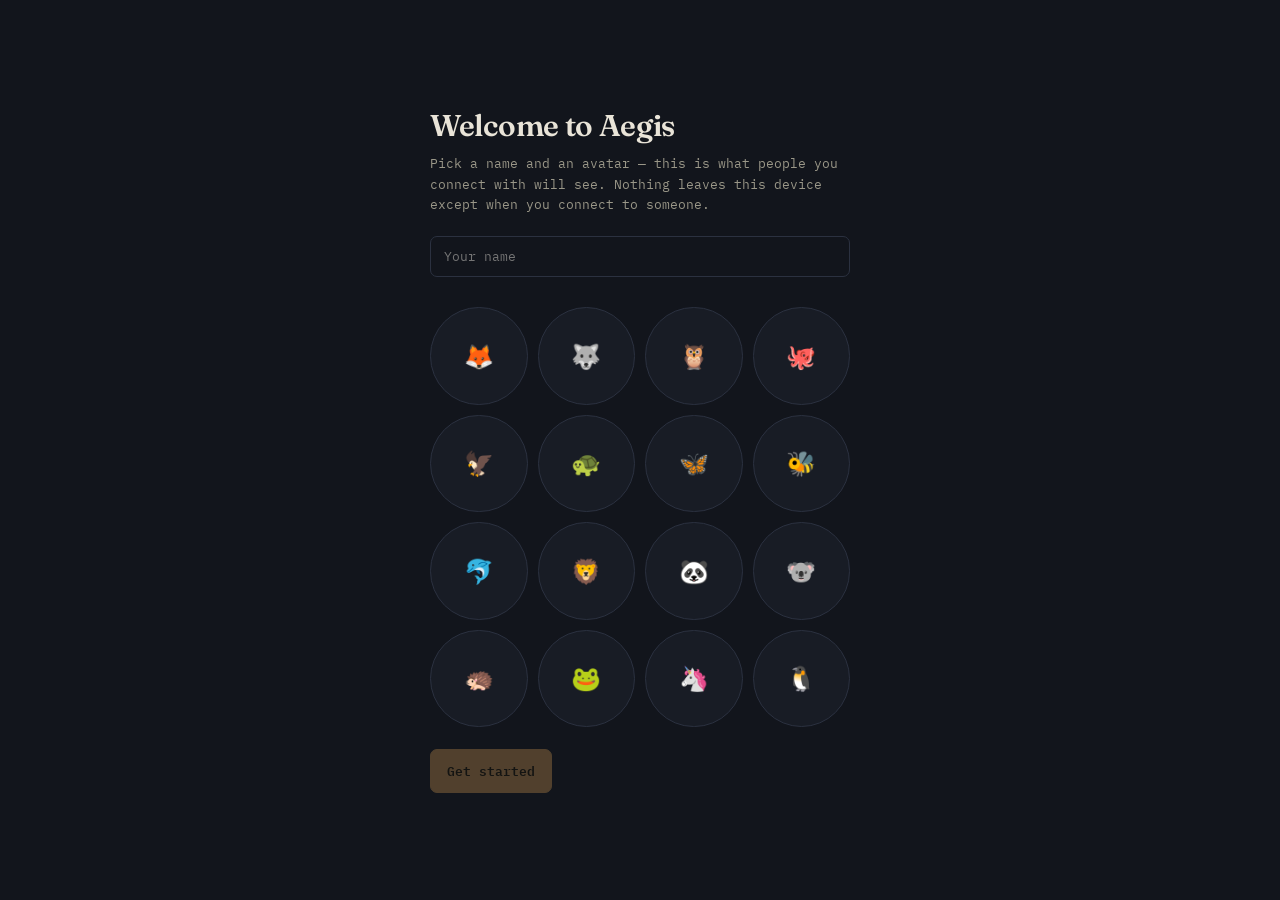
==== index.html @ 46f0b066 "Add first-run login screen for name + emoji avatar New visitors (and anyone after Reset) now land on" ====
<!DOCTYPE html>
<html lang="en">
<head>
<meta charset="UTF-8">
<meta name="viewport" content="width=device-width, initial-scale=1.0, viewport-fit=cover">
<title>Aegis — direct, encrypted, no server</title>
<link rel="manifest" href="manifest.json">
<meta name="theme-color" content="#12151C">
<link rel="icon" href="icon-192.png">
<link rel="apple-touch-icon" href="icon-192.png">
<meta name="mobile-web-app-capable" content="yes">
<meta name="apple-mobile-web-app-capable" content="yes">
<meta name="apple-mobile-web-app-status-bar-style" content="black-translucent">
<meta name="apple-mobile-web-app-title" content="Aegis">
<link rel="preconnect" href="https://fonts.googleapis.com">
<link href="https://fonts.googleapis.com/css2?family=Fraunces:opsz,wght@9..144,500;9..144,600&family=IBM+Plex+Mono:wght@400;500;600&display=swap" rel="stylesheet">
<link rel="stylesheet" href="css/style.css?v=3">
</head>
<body>
<div class="wrap">

  <!-- LOGIN / PROFILE SETUP (shown on first visit, after Reset, or when editing your profile) -->
  <div class="login-screen" id="loginScreen" style="display:none">
    <div class="login-card">
      <h2 id="loginTitle">Welcome to Aegis</h2>
      <p class="login-sub" id="loginSub">Pick a name and an avatar — this is what people you connect with will see. Nothing leaves this device except when you connect to someone.</p>
      <input type="text" id="loginName" class="name-input" placeholder="Your name" maxlength="40" autocomplete="off">
      <div class="avatar-grid" id="avatarGrid"></div>
      <div class="row">
        <button class="primary" id="btnLoginContinue" disabled>Get started</button>
        <button id="btnLoginCancel" style="display:none">Cancel</button>
      </div>
    </div>
  </div>

  <header class="top">
    <button class="reset-link" id="btnClearEverything">Reset</button>
    <h1>Aegis</h1>
    <p>A direct line between two browsers. No account, no server relaying your messages, no third party holding a key. Connection details and encryption keys pass hand-to-hand — you copy them to the other person yourself.</p>
    <div class="badge-row">
      <span class="badge">Peer to peer</span>
      <span class="badge">ECDH · AES-256-GCM</span>
      <span class="badge">Nothing stored</span>
    </div>
  </header>

  <!-- VOICE CALL (visible on top of any screen — home or chat) -->
  <div class="call-bar" id="callBar" style="display:none">
    <audio id="remoteAudio" autoplay playsinline></audio>
    <div class="call-status" id="callStatus">Calling…</div>
    <div class="call-row" id="callIncoming" style="display:none">
      <button class="primary" id="btnAccept">Accept</button>
      <button id="btnDecline">Decline</button>
    </div>
    <div class="call-row" id="callControls" style="display:none">
      <button id="btnMute">Mute</button>
      <button id="btnHangup" class="danger">End call</button>
    </div>
    <div class="call-row" id="callCalling" style="display:none">
      <button id="btnCancelCall">Cancel</button>
    </div>
  </div>

  <!-- CONTACTS HOME -->
  <div class="contacts-panel" id="contactsPanel" style="display:none">
    <div class="you-row">
      <span class="you-id"><span class="you-avatar" id="youAvatar">🙂</span>You are <strong id="youName">—</strong></span>
      <button id="btnEditYouName">Edit</button>
    </div>
    <div class="panel-section-label">Lines</div>
    <div class="contacts-list" id="contactsList"></div>
    <button class="primary" id="btnNewLine">+ Start a new line</button>
  </div>

  <!-- STEP 1 -->
  <div class="step" id="step1" style="display:none">
    <div class="step-head">
      <div class="step-num">1</div>
      <div>
        <div class="step-title">Choose who starts</div>
        <div class="step-sub">One of you opens the line, the other joins it. Doesn't matter who. Your name below is shared with them automatically when you connect — no need to type theirs.</div>
      </div>
    </div>
    <div class="step-body">
      <button id="btnBackToContacts" class="back-link">← Back to contacts</button>
      <input type="text" id="lineName" class="name-input" placeholder="Your name (e.g. Alex)" maxlength="40">
      <div class="role-pick">
        <button class="primary" id="btnHost">I'll start the line</button>
        <button id="btnJoin">I'm joining a line</button>
      </div>
      <label class="relay-toggle">
        <input type="checkbox" id="useRelay">
        Connect automatically with a short code, instead of copy-paste (uses a small relay server)
      </label>
    </div>
  </div>

  <!-- STEP 2: HOST -->
  <div class="step" id="step2host" style="display:none">
    <div class="step-head">
      <div class="step-num">2</div>
      <div>
        <div class="step-title">Send this to the other person</div>
        <div class="step-sub">Contains your connection info and your public key. Safe to send in plain text — it can't be used to decrypt anything by itself.</div>
      </div>
    </div>
    <div class="step-body">
      <button id="btnCreateOffer">Generate invite</button>
      <textarea id="offerOut" readonly placeholder="Your invite will appear here…"></textarea>
      <div class="row">
        <button id="copyOffer" disabled>Copy invite</button>
        <span class="status-line" id="offerStatus"><span class="dot"></span>waiting</span>
      </div>
    </div>
  </div>

  <!-- STEP 3: HOST -->
  <div class="step" id="step3host" style="display:none">
    <div class="step-head">
      <div class="step-num">3</div>
      <div>
        <div class="step-title">Paste their reply</div>
        <div class="step-sub">Once they send back their reply blob, paste it here.</div>
      </div>
    </div>
    <div class="step-body">
      <textarea id="answerIn" placeholder="Paste their reply here…"></textarea>
      <div class="row">
        <button class="primary" id="btnAcceptAnswer">Connect</button>
        <span class="status-line" id="connectStatusHost"><span class="dot"></span>not connected</span>
      </div>
    </div>
  </div>

  <!-- STEP 2: JOIN -->
  <div class="step" id="step2join" style="display:none">
    <div class="step-head">
      <div class="step-num">2</div>
      <div>
        <div class="step-title">Paste their invite</div>
        <div class="step-sub">Paste the blob the other person sent you.</div>
      </div>
    </div>
    <div class="step-body">
      <textarea id="offerIn" placeholder="Paste their invite here…"></textarea>
      <div class="row">
        <button class="primary" id="btnCreateAnswer">Generate reply</button>
      </div>
    </div>
  </div>

  <!-- STEP 3: JOIN -->
  <div class="step" id="step3join" style="display:none">
    <div class="step-head">
      <div class="step-num">3</div>
      <div>
        <div class="step-title">Send this back</div>
        <div class="step-sub">Send this reply to them. Once they accept it, the line connects.</div>
      </div>
    </div>
    <div class="step-body">
      <textarea id="answerOut" readonly placeholder="Your reply will appear here…"></textarea>
      <div class="row">
        <button id="copyAnswer" disabled>Copy reply</button>
        <span class="status-line" id="connectStatusJoin"><span class="dot"></span>waiting for them to connect</span>
      </div>
    </div>
  </div>

  <!-- STEP 2: HOST via RELAY -->
  <div class="step" id="step2hostRelay" style="display:none">
    <div class="step-head">
      <div class="step-num">2</div>
      <div>
        <div class="step-title">Share this code</div>
        <div class="step-sub">Tell them this code (out loud, text, however) and have them enter it on their end. It connects automatically once they do.</div>
      </div>
    </div>
    <div class="step-body">
      <button id="btnRelayHostStart">Get a code</button>
      <div class="relay-code" id="relayHostCode">— — — — — —</div>
      <div class="row">
        <button id="btnCopyRelayCode" disabled>Copy code</button>
      </div>
      <div class="status-line" id="relayHostStatus"><span class="dot"></span>not started</div>
    </div>
  </div>

  <!-- STEP 2: JOIN via RELAY -->
  <div class="step" id="step2joinRelay" style="display:none">
    <div class="step-head">
      <div class="step-num">2</div>
      <div>
        <div class="step-title">Enter their code</div>
        <div class="step-sub">Type in the code the other person shared with you.</div>
      </div>
    </div>
    <div class="step-body">
      <div class="row">
        <input type="text" id="relayJoinCode" class="relay-input" placeholder="CODE" maxlength="8" autocapitalize="characters" autocomplete="off">
        <button id="btnPasteRelayCode">Paste</button>
      </div>
      <div class="row">
        <button class="primary" id="btnRelayJoinConnect">Connect</button>
        <span class="status-line" id="relayJoinStatus"><span class="dot"></span>waiting for a code</span>
      </div>
    </div>
  </div>

  <!-- STEP 4: VERIFY -->
  <div class="step" id="step4" style="display:none">
    <div class="step-head">
      <div class="step-num">4</div>
      <div>
        <div class="step-title">Check the pattern matches</div>
        <div class="step-sub">This grid is generated from your shared key. Read it aloud, or glance at it together — if it matches on both screens, no one is in the middle.</div>
      </div>
    </div>
    <div class="step-body">
      <div class="fingerprint" id="fingerprint"></div>
      <div class="hint" id="fpWords"></div>
    </div>
  </div>

  <!-- RECONNECT (shown automatically when opening a saved contact) -->
  <div class="step" id="reconnectPanel" style="display:none">
    <div class="step-head">
      <div class="step-num">↻</div>
      <div>
        <div class="step-title" id="reconnectStatus">Reconnecting…</div>
        <div class="step-sub">Using your saved identity and room code. This only works if the other person is also back online.</div>
      </div>
    </div>
    <div class="step-body">
      <div class="status-line" id="reconnectStatusLine"><span class="dot"></span>waiting</div>
      <div class="row">
        <button id="btnReconnectCancel">← Back to contacts</button>
        <button id="btnReconnectRetry" style="display:none">Try again</button>
      </div>
    </div>
  </div>

  <div class="chat-header" id="chatHeader" style="display:none">
    <button id="btnBackToContactsChat" class="back-link" title="Back to contacts" aria-label="Back to contacts">←</button>
    <span class="chat-header-avatar" id="chatHeaderAvatar">🙂</span>
    <span class="chat-header-name" id="chatHeaderName">—</span>
    <button id="btnForgetLine" class="forget-link">Forget this line</button>
  </div>

  <div class="row" id="historyBar" style="display:none; margin:0 0 12px;">
    <span class="hint" id="historyCount" style="margin:0;"></span>
    <button id="btnClearHistory">Clear local history</button>
  </div>

  <!-- CHAT -->
  <div class="chat" id="chat">
    <div class="chat-log" id="chatLog"></div>
    <div class="chat-input">
      <input type="file" id="fileInput" style="display:none">
      <button id="btnAttach" disabled title="Send a file" aria-label="Send a file">
        <svg viewBox="0 0 24 24" fill="none" stroke="currentColor" stroke-width="1.8" stroke-linecap="round" stroke-linejoin="round"><path d="M21.44 11.05 12.25 20.24a5.5 5.5 0 0 1-7.78-7.78l9.19-9.19a3.67 3.67 0 0 1 5.19 5.19l-9.2 9.19a1.83 1.83 0 0 1-2.6-2.6l8.49-8.48"/></svg>
      </button>
      <button id="btnCallAudio" disabled title="Voice call" aria-label="Voice call">
        <svg viewBox="0 0 24 24" fill="none" stroke="currentColor" stroke-width="1.8" stroke-linecap="round" stroke-linejoin="round"><path d="M4.5 4h3.5l2 5-2.5 1.5a11 11 0 0 0 5.5 5.5L14.5 13l5 2v3.5a2 2 0 0 1-2.2 2A17.5 17.5 0 0 1 2.5 6.2 2 2 0 0 1 4.5 4Z"/></svg>
      </button>
      <input type="text" id="msgInput" placeholder="Type a message…" disabled>
      <button class="primary" id="btnSend" disabled>Send</button>
    </div>
  </div>

  <footer>
    Keys are generated fresh in your browser and never leave it — only public keys travel in the invite/reply text. Files are sent directly over the same encrypted line, in chunks — they aren't relayed anywhere. Voice calls connect the same way: audio streams directly between your two browsers, encrypted end-to-end by WebRTC itself, with call setup messages passed over the already-encrypted data channel. Local history keeps a note of which files were sent or received, and when calls happened, not the file or call contents themselves, kept separately for each contact. This uses public STUN servers only to help two devices on different networks find each other; no message, key, file, or call data ever passes through them. The optional short-code connect mode uses a small relay server to forward the invite/reply handshake automatically instead of copy-paste, and lets a saved contact reconnect later — it still can't read your messages, but unlike hand-to-hand copy-paste it does briefly see each connection setup, so always check the pattern matches on both screens before trusting a line. Contacts made via manual copy-paste can't reconnect automatically and will need a fresh exchange each time. "Forget this line" permanently deletes that saved identity and history from this device.
  </footer>
</div>

<script src="js/script.js?v=4"></script>
</body>
</html>
---- css/style.css ----
:root{
    --ink:#12151C;
    --panel:#181C25;
    --panel-2:#1F2430;
    --line:#2B3140;
    --brass:#C6924F;
    --brass-dim:#8A6A3E;
    --paper:#E9E4D8;
    --paper-dim:#9A9788;
    --ok:#7FA37A;
    --err:#B8654F;
  }
  *{box-sizing:border-box;}
  html,body{margin:0;padding:0;}
  html{-webkit-text-size-adjust:100%;}
  body{
    background:var(--ink);
    color:var(--paper);
    font-family:'IBM Plex Mono', ui-monospace, monospace;
    min-height:100vh;
    -webkit-font-smoothing:antialiased;
    overflow-x:hidden;
  }
  .wrap{max-width:760px;margin:0 auto;padding:48px 20px 80px;}
  .wrap{
    padding-left:max(20px, env(safe-area-inset-left));
    padding-right:max(20px, env(safe-area-inset-right));
    padding-bottom:max(80px, calc(env(safe-area-inset-bottom) + 24px));
  }
  h1,h2{font-family:'Fraunces', Georgia, serif; font-weight:600; letter-spacing:-0.01em;}
  header.top{margin-bottom:44px; position:relative;}
  .reset-link{
    position:absolute; top:0; right:0;
    background:none; border:none; color:var(--err); font-size:11.5px; padding:6px 4px;
  }
  .reset-link:hover{color:#D68A79;}
  header.top h1{font-size:clamp(28px,5vw,40px); margin:0 0 8px; color:var(--paper);}
  header.top p{color:var(--paper-dim); margin:0; font-size:14px; line-height:1.6; max-width:52ch;}
  .badge-row{display:flex; gap:8px; margin-top:18px; flex-wrap:wrap;}
  .badge{
    border:1px solid var(--line); color:var(--paper-dim); font-size:11px;
    padding:4px 9px; border-radius:100px; letter-spacing:.04em; text-transform:uppercase;
  }

  .step{
    border:1px solid var(--line);
    background:var(--panel);
    border-radius:10px;
    margin-bottom:16px;
    overflow:hidden;
    transition:border-color .2s ease;
  }
  .step.active{border-color:var(--brass-dim);}
  .step.done{display:none;}
  .step-head{
    display:flex; align-items:center; gap:14px;
    padding:16px 20px;
  }
  .step-num{
    font-family:'Fraunces', serif; font-size:15px; font-weight:600;
    width:26px; height:26px; border-radius:50%;
    display:flex; align-items:center; justify-content:center;
    border:1px solid var(--line); color:var(--paper-dim); flex-shrink:0;
  }
  .step.active .step-num{border-color:var(--brass); color:var(--brass);}
  .step.done .step-num{border-color:#3A4736; color:var(--ok); background:rgba(127,163,122,.08);}
  .step-title{font-size:14.5px; color:var(--paper); font-weight:500;}
  .step-sub{font-size:12px; color:var(--paper-dim); margin-top:2px;}
  .step-body{padding:0 20px 20px; display:none;}
  .step.active .step-body, .step.done .step-body{display:block;}

  .role-pick{display:flex; gap:10px; margin-top:6px;}
  .relay-toggle{
    display:flex; align-items:flex-start; gap:8px; margin-top:16px;
    font-size:11.5px; color:var(--paper-dim); line-height:1.5; cursor:pointer;
  }
  .relay-toggle input{margin-top:2px; accent-color:var(--brass); flex-shrink:0;}
  .relay-code{
    font-family:'Fraunces', serif; font-size:32px; font-weight:600; letter-spacing:.12em;
    color:var(--brass); margin:16px 0 10px; text-align:center;
    padding:14px; border:1px dashed var(--line); border-radius:8px; background:var(--ink);
  }
  .relay-input{
    flex:1; min-width:0; background:var(--ink); color:var(--paper); border:1px solid var(--line);
    border-radius:7px; padding:12px; font-family:'Fraunces', serif; font-size:22px;
    letter-spacing:.14em; text-align:center; text-transform:uppercase;
  }

  /* ---------- contacts home ---------- */
  .contacts-panel{margin-bottom:16px;}
  .contacts-list{display:flex; flex-direction:column; gap:8px; margin-bottom:14px;}
  .contact-row{
    display:flex; align-items:center; gap:12px; width:100%; text-align:left;
    border:1px solid var(--line); background:var(--panel); border-radius:10px;
    padding:13px 16px; cursor:pointer; transition:border-color .15s ease;
  }
  .contact-row:hover{border-color:var(--brass-dim);}
  .contact-row:focus-visible{outline:2px solid var(--brass-dim); outline-offset:2px;}
  .contact-row .dot{width:8px; height:8px; flex-shrink:0;}
  .contact-avatar{
    width:26px; height:26px; border-radius:50%; border:1px solid var(--line);
    display:flex; align-items:center; justify-content:center; font-size:14px; flex-shrink:0;
  }
  .contact-row .contact-name{
    flex:1; min-width:0; font-size:14px; color:var(--paper); font-weight:500;
    overflow:hidden; text-overflow:ellipsis; white-space:nowrap;
  }
  .contact-row .contact-meta{font-size:11px; color:var(--paper-dim); flex-shrink:0;}
  .contact-forget{
    flex-shrink:0; background:none; border:none; color:var(--paper-dim);
    font-size:13px; line-height:1; padding:8px 9px; border-radius:6px;
  }
  .contact-forget:hover{color:var(--err); border-color:transparent;}
  .unread-badge{
    flex-shrink:0; background:var(--brass); color:var(--ink); font-size:11px; font-weight:600;
    min-width:18px; height:18px; border-radius:9px; padding:0 5px;
    display:flex; align-items:center; justify-content:center;
  }
  .contacts-empty{
    font-size:12.5px; color:var(--paper-dim); text-align:center;
    padding:24px 12px; border:1px dashed var(--line); border-radius:10px; margin-bottom:14px;
  }
  .panel-section-label{
    font-size:11px; letter-spacing:.06em; text-transform:uppercase; color:var(--paper-dim);
    margin:4px 0 8px;
  }
  .you-row{
    display:flex; align-items:center; justify-content:space-between; gap:10px;
    font-size:12px; color:var(--paper-dim); margin-bottom:16px;
  }
  .you-row strong{color:var(--paper); font-weight:500;}
  .you-row button{padding:6px 11px; font-size:11px;}
  .you-id{display:flex; align-items:center; gap:8px;}
  .you-avatar{
    width:24px; height:24px; border-radius:50%; border:1px solid var(--line);
    display:flex; align-items:center; justify-content:center; font-size:13px; flex-shrink:0;
  }

  /* ---------- login / profile setup ---------- */
  .login-screen{
    position:fixed; inset:0; z-index:50; background:var(--ink);
    display:flex; align-items:center; justify-content:center;
    padding:24px; padding-top:max(24px, env(safe-area-inset-top)); padding-bottom:max(24px, env(safe-area-inset-bottom));
  }
  .login-card{width:100%; max-width:420px;}
  .login-card h2{font-size:clamp(24px,6vw,30px); margin:0 0 10px; color:var(--paper);}
  .login-sub{color:var(--paper-dim); font-size:13px; line-height:1.6; margin:0 0 20px;}
  .avatar-grid{
    display:grid; grid-template-columns:repeat(4,1fr); gap:10px;
    margin-top:16px;
  }
  .avatar-option{
    aspect-ratio:1; border-radius:50%; border:1px solid var(--line); background:var(--panel);
    font-size:24px; display:flex; align-items:center; justify-content:center; padding:0;
  }
  .avatar-option:hover{border-color:var(--brass-dim);}
  .avatar-option.selected{border-color:var(--brass); background:rgba(198,146,79,.15);}
  .login-card .row{margin-top:22px;}
  /* ---------- name input / back link ---------- */
  .name-input{
    width:100%; background:var(--ink); color:var(--paper); border:1px solid var(--line);
    border-radius:7px; padding:11px 13px; font-family:inherit; font-size:13px; margin-bottom:14px;
  }
  .back-link{
    background:none; border:none; color:var(--paper-dim); font-size:12px;
    padding:0 0 14px; display:block; text-align:left;
  }
  .back-link:hover{color:var(--brass); border-color:transparent;}

  /* ---------- chat header (active contact) ---------- */
  .chat-header{
    display:flex; align-items:center; gap:10px; margin-bottom:12px;
  }
  .chat-header .back-link{padding:8px 10px; border:1px solid var(--line); border-radius:7px; font-size:15px;}
  .chat-header-avatar{
    width:28px; height:28px; border-radius:50%; border:1px solid var(--line);
    display:flex; align-items:center; justify-content:center; font-size:15px; flex-shrink:0;
  }
  .chat-header-name{
    flex:1; min-width:0; font-family:'Fraunces', serif; font-size:16px; font-weight:600; color:var(--paper);
    overflow:hidden; text-overflow:ellipsis; white-space:nowrap;
  }
  .forget-link{
    background:none; border:none; color:var(--err); font-size:11.5px; padding:6px 4px;
  }
  .forget-link:hover{color:#D68A79; border-color:transparent;}

  button{
    font-family:inherit; font-size:13px; cursor:pointer;
    background:var(--panel-2); color:var(--paper); border:1px solid var(--line);
    padding:10px 16px; border-radius:7px; transition:all .15s ease;
  }
  button:hover{border-color:var(--brass-dim); color:#fff;}
  button.primary{background:var(--brass); color:#1a1400; border-color:var(--brass); font-weight:600;}
  button.primary:hover{background:#D6A263;}
  button:disabled{opacity:.35; cursor:not-allowed;}
  button:focus-visible, textarea:focus-visible, input:focus-visible{
    outline:2px solid var(--brass); outline-offset:2px;
  }

  textarea{
    width:100%; background:var(--ink); color:var(--paper);
    border:1px solid var(--line); border-radius:7px; padding:12px;
    font-family:'IBM Plex Mono', monospace; font-size:11.5px; line-height:1.5;
    resize:vertical; min-height:88px; margin-top:10px;
    scrollbar-width:thin; scrollbar-color:var(--line) var(--ink);
  }
  textarea::-webkit-scrollbar{width:10px; height:10px;}
  textarea::-webkit-scrollbar-track{background:var(--ink);}
  textarea::-webkit-scrollbar-thumb{background:var(--line); border-radius:6px; border:2px solid var(--ink);}
  textarea::-webkit-scrollbar-thumb:hover{background:var(--brass-dim);}
  textarea::-webkit-scrollbar-corner{background:var(--ink);}
  .row{display:flex; gap:10px; margin-top:10px; flex-wrap:wrap; align-items:center;}
  .hint{font-size:11.5px; color:var(--paper-dim); margin-top:8px; line-height:1.5;}
  .status-line{font-size:11.5px; margin-top:8px; display:flex; align-items:center; gap:6px;}
  .dot{width:6px; height:6px; border-radius:50%; background:var(--paper-dim); flex-shrink:0;}
  .dot.ok{background:var(--ok);}
  .dot.err{background:var(--err);}

  .fingerprint{
    display:grid; grid-template-columns:repeat(10,1fr); gap:3px;
    max-width:280px; margin:14px 0;
  }
  .fp-cell{aspect-ratio:1; border-radius:2px; background:var(--line);}
  .fp-cell.on{background:var(--brass);}

  .chat{
    border:1px solid var(--line); border-radius:10px; background:var(--panel);
    display:none;
  }
  .chat.active{display:block;}
  .chat-log{
    height:320px; overflow-y:auto; padding:16px 20px; display:flex; flex-direction:column; gap:10px;
    scrollbar-width:thin; scrollbar-color:var(--line) var(--panel);
  }
  .chat-log::-webkit-scrollbar{width:10px;}
  .chat-log::-webkit-scrollbar-track{background:var(--panel);}
  .chat-log::-webkit-scrollbar-thumb{background:var(--line); border-radius:6px; border:2px solid var(--panel);}
  .chat-log::-webkit-scrollbar-thumb:hover{background:var(--brass-dim);}
  .msg{max-width:75%; padding:9px 13px; border-radius:9px; font-size:13px; line-height:1.5;}
  .msg.me{align-self:flex-end; background:var(--brass); color:#1a1400;}
  .msg.them{align-self:flex-start; background:var(--panel-2); border:1px solid var(--line);}
  .msg.sys{align-self:center; color:var(--paper-dim); font-size:11px; background:none;}
  .msg.sys-file{align-self:center; color:var(--paper-dim); font-size:11px; background:none;}
  .msg.pending{opacity:.6;}
  .msg-status{font-size:10.5px; margin-top:3px; opacity:.8; font-style:italic;}
  .chat-input{display:flex; gap:10px; padding:14px 20px; border-top:1px solid var(--line);}
  .chat-input input[type="text"]{
    flex:1; min-width:0; background:var(--ink); border:1px solid var(--line); border-radius:7px;
    padding:11px 13px; color:var(--paper); font-family:inherit; font-size:13px;
  }
  #btnAttach, #btnCallAudio{
    padding:9px 12px; display:inline-flex; align-items:center; justify-content:center;
  }
  #btnAttach svg, #btnCallAudio svg{
    width:17px; height:17px; display:block;
  }
  .file-bubble{display:flex; flex-direction:column; gap:3px;}
  .file-bubble .fname{font-weight:600; font-size:12.5px;}
  .file-bubble .fmeta{font-size:11px; opacity:.75;}
  .file-bubble a{color:inherit; text-decoration:underline;}
  .msg.me .file-bubble a{color:#1a1400;}

  .call-bar{
    border:1px solid var(--line); border-radius:10px; padding:16px 20px; margin-bottom:16px;
    display:flex; flex-direction:column; align-items:center; gap:10px;
    background:var(--panel-2);
  }
  .call-status{font-size:13px; color:var(--paper); letter-spacing:.02em;}
  .call-row{display:flex; gap:10px;}
  .call-row button{font-size:12.5px; padding:8px 14px;}
  button.danger{background:var(--err); color:#fff; border-color:var(--err);}
  button.danger:hover{background:#C97764; border-color:#C97764; color:#fff;}
  #remoteAudio{display:none;}

  footer{margin-top:40px; font-size:11px; color:var(--paper-dim); line-height:1.6;}
  a{color:var(--brass);}

  body.connected .badge-row,
  body.connected header.top p,
  body.connected footer{
    display:none;
  }
  body.connected header.top{margin-bottom:20px;}
  body.connected .wrap{padding-top:32px;}
  body.connected .chat-log{height:min(60vh,520px);}
  body.connected #chatHeader{display:flex;}

  /* ---------- laptops / large screens ---------- */
  @media (min-width:1000px){
    .wrap{max-width:840px;}
    body.connected .chat-log{height:min(62vh,560px);}
  }

  /* ---------- tablets ---------- */
  @media (max-width:760px){
    .wrap{padding-left:16px; padding-right:16px;}
    .wrap{
      padding-left:max(16px, env(safe-area-inset-left));
      padding-right:max(16px, env(safe-area-inset-right));
    }
    .chat-log{height:min(52vh,320px);}
    body.connected .chat-log{height:min(55vh,480px);}
  }

  /* ---------- phones ---------- */
  @media (max-width:560px){
    .wrap{padding-top:32px; padding-bottom:44px;}
    .wrap{padding-bottom:max(44px, calc(env(safe-area-inset-bottom) + 20px));}
    header.top{margin-bottom:28px;}
    header.top h1{font-size:clamp(24px,7vw,32px);}
    header.top p{max-width:none;}
    .reset-link{font-size:11px; padding:8px 6px;}

    .step-head{padding:14px 16px; gap:10px;}
    .step-body{padding:0 16px 18px;}
    .step-title{font-size:14px;}

    .role-pick{flex-direction:column;}
    .role-pick button{width:100%;}

    button{padding:11px 14px; min-height:44px;}
    .call-row button, .row button{min-height:40px;}

    .relay-code{font-size:clamp(22px,9vw,32px); padding:12px;}
    .relay-input{font-size:18px; padding:11px;}

    #msgInput, .name-input{font-size:16px;} /* avoid iOS auto-zoom on focus */
    .chat-input{gap:8px; padding:12px 14px;}
    #btnAttach, #btnCallAudio{padding:10px;}

    .contact-row{padding:12px 12px; gap:10px;}
    .msg{max-width:85%;}
    .chat-log{padding:14px 16px;}

    body.connected .wrap{padding-top:20px;}
    body.connected .chat-log{height:min(58vh,440px);}

    .call-bar{padding:14px 16px;}
    .call-row{flex-wrap:wrap; justify-content:center;}
  }

  @media (prefers-reduced-motion: reduce){ *{transition:none !important;} }
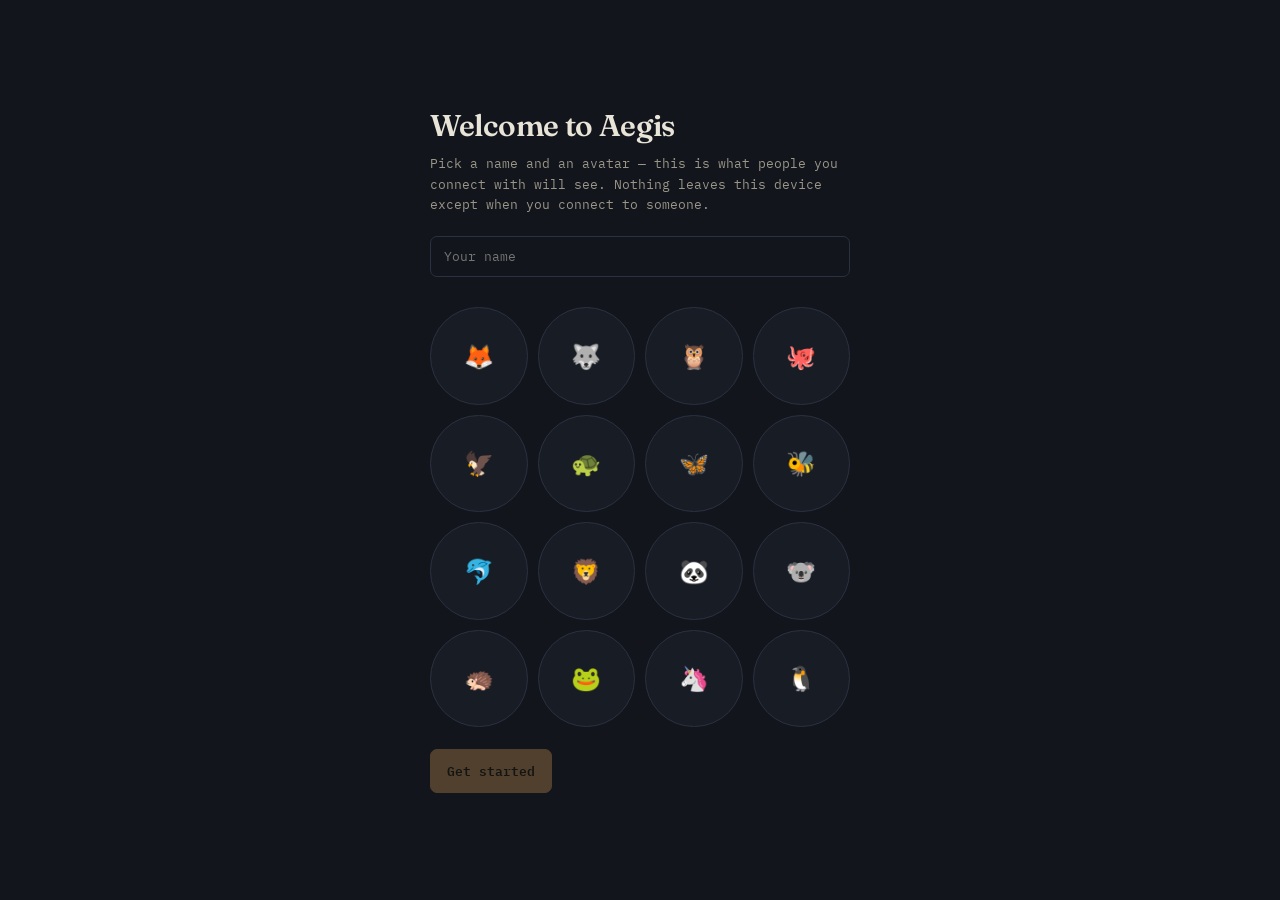
==== commit 306bfd48: "Remove redundant name field from the "start a line" step The step1 "your name" text box was left ove" ====
--- a/index.html
+++ b/index.html
@@ -67,6 +67,10 @@
       <span class="you-id"><span class="you-avatar" id="youAvatar">🙂</span>You are <strong id="youName">—</strong></span>
       <button id="btnEditYouName">Edit</button>
     </div>
+    <div class="you-row" id="notifRow">
+      <span>Notifications: <strong id="notifState">off</strong></span>
+      <button id="btnEnableNotifs">Enable</button>
+    </div>
     <div class="panel-section-label">Lines</div>
     <div class="contacts-list" id="contactsList"></div>
     <button class="primary" id="btnNewLine">+ Start a new line</button>
@@ -78,12 +82,15 @@
       <div class="step-num">1</div>
       <div>
         <div class="step-title">Choose who starts</div>
-        <div class="step-sub">One of you opens the line, the other joins it. Doesn't matter who. Your name below is shared with them automatically when you connect — no need to type theirs.</div>
+        <div class="step-sub">One of you opens the line, the other joins it. Doesn't matter who. Your name and avatar are shared with them automatically when you connect — no need to type theirs.</div>
       </div>
     </div>
     <div class="step-body">
       <button id="btnBackToContacts" class="back-link">← Back to contacts</button>
-      <input type="text" id="lineName" class="name-input" placeholder="Your name (e.g. Alex)" maxlength="40">
+      <div class="you-row">
+        <span class="you-id"><span class="you-avatar" id="step1Avatar">🙂</span>Starting as <strong id="step1Name">—</strong></span>
+        <button id="btnEditYouNameStep1">Edit</button>
+      </div>
       <div class="role-pick">
         <button class="primary" id="btnHost">I'll start the line</button>
         <button id="btnJoin">I'm joining a line</button>
